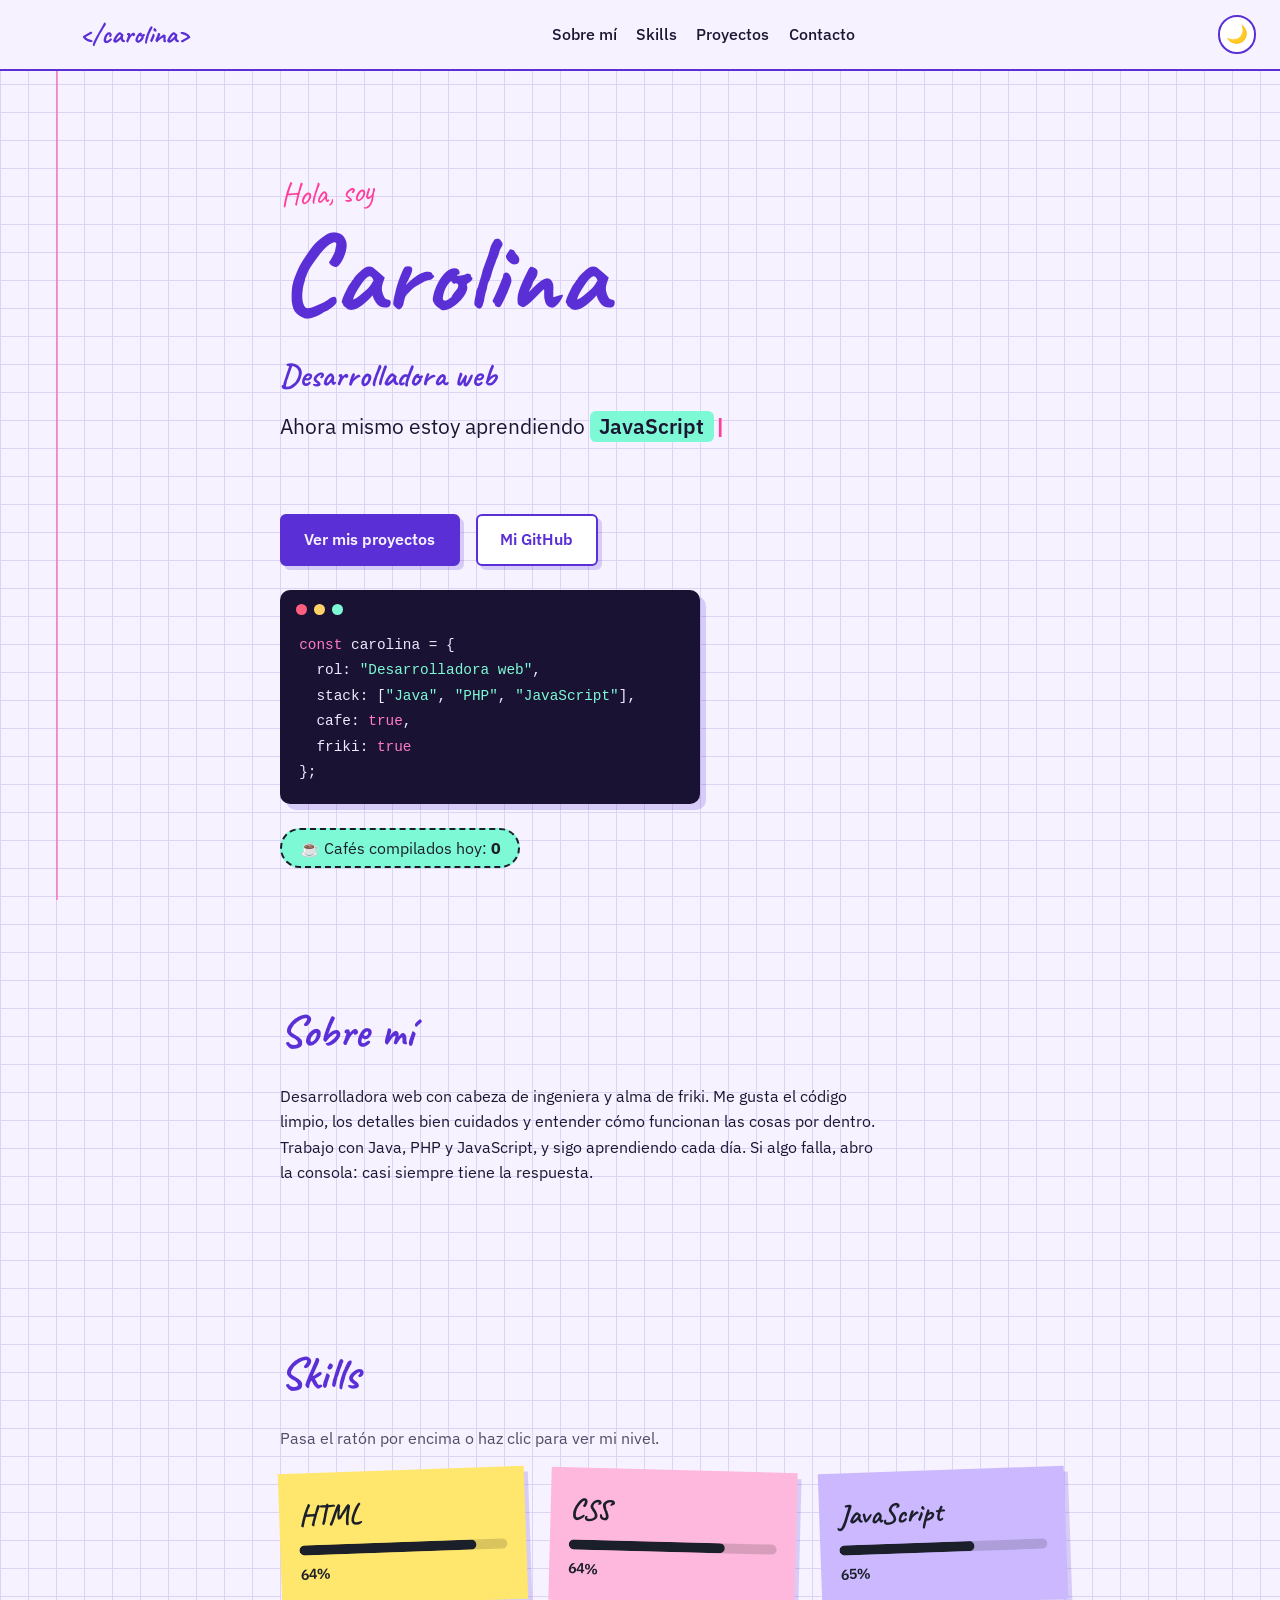
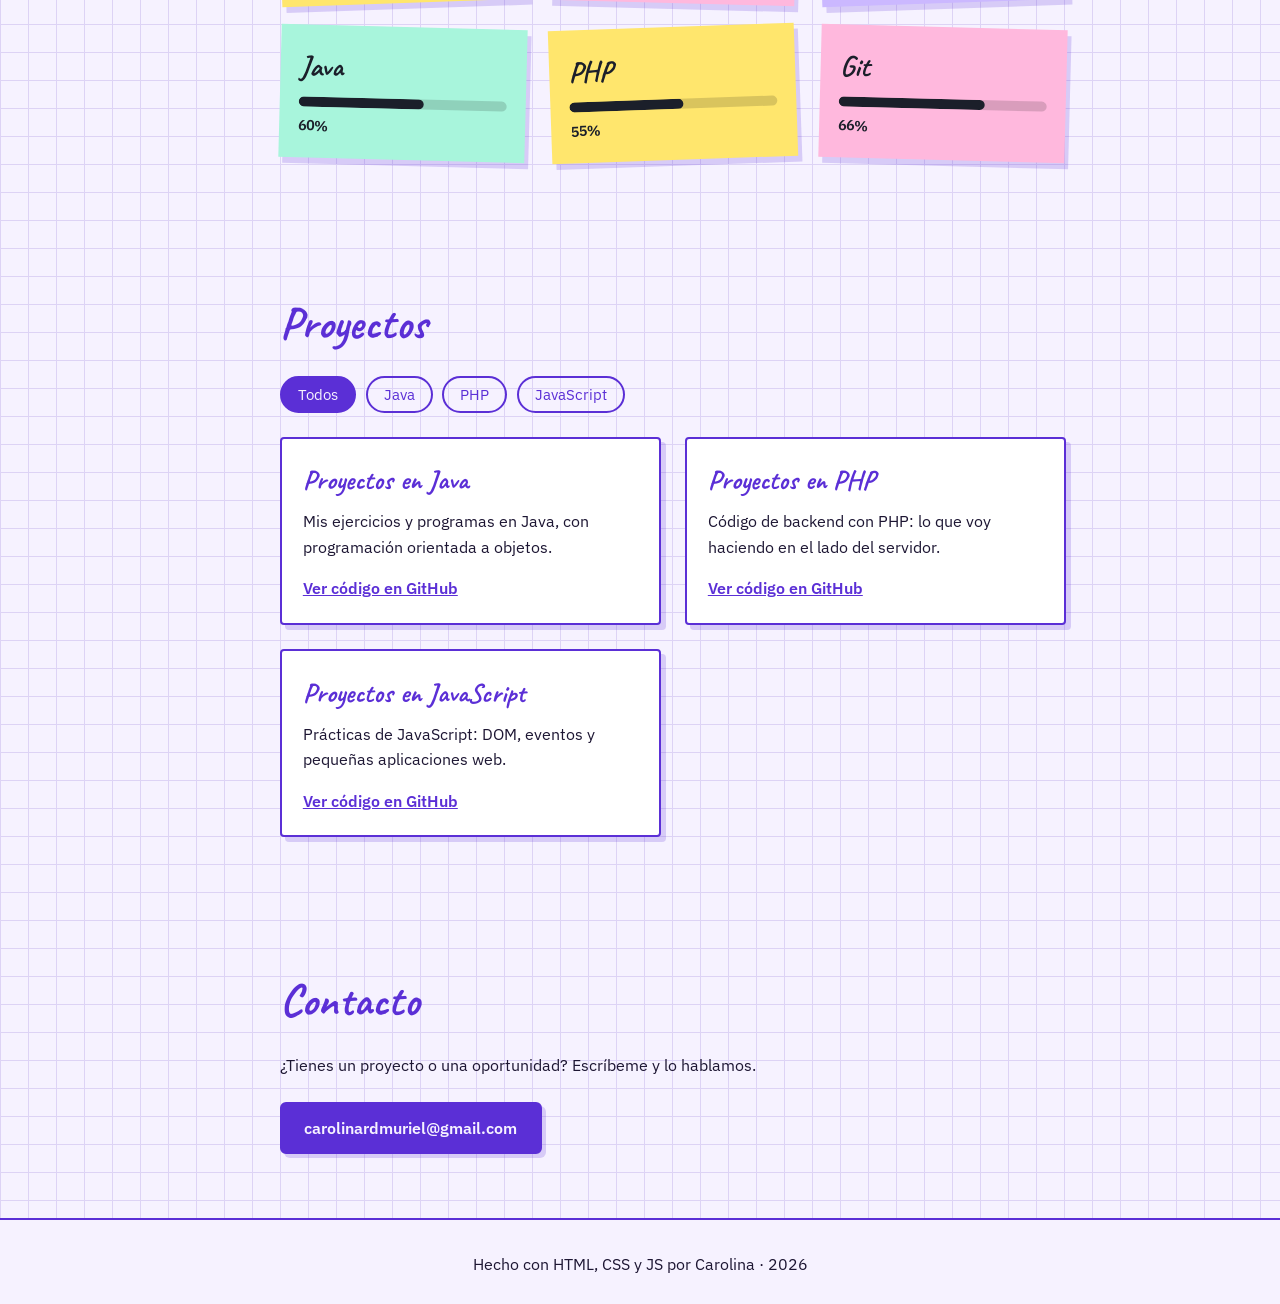
==== Portfolio/index.html @ fc793479 "Un portfolio con un toque diferente" ====
<!DOCTYPE html>
<!-- Esto le dice al navegador "oye, esto es HTML5" (lo vimos el primer día de clase) -->
<html lang="es">
<head>
  <!-- Para que se vean bien las tildes y la ñ, que si no sale todo raro -->
  <meta charset="UTF-8" />
  <!-- Para que se vea bien en el móvil (me lo explicó el profe de Diseño de Interfaces) -->
  <meta name="viewport" content="width=device-width, initial-scale=1" />
  <title>Carolina | Desarrolladora web</title>
  <meta name="description" content="Portfolio de Carolina, desarrolladora web" />

  <!-- Fuentes de Google: Caveat parece letra a mano y Plex Sans es para leer bien -->
  <link rel="preconnect" href="https://fonts.googleapis.com" />
  <link rel="preconnect" href="https://fonts.gstatic.com" crossorigin />
  <link href="https://fonts.googleapis.com/css2?family=Caveat:wght@600;700&family=IBM+Plex+Sans:wght@400;500;600&family=JetBrains+Mono:wght@400;500&display=swap" rel="stylesheet" />

  <!-- Aquí enlazo mi CSS (el archivo está en la misma carpeta) -->
  <link rel="stylesheet" href="style.css" />
</head>
<body>

  <!-- ===== CABECERA / NAVEGACIÓN ===== -->
  <header class="cabecera">
    <a href="#inicio" class="logo">&lt;/carolina&gt;</a>

    <nav aria-label="Navegación principal">
      <!-- Enlaces internos con # que saltan a cada sección, fácil -->
      <a href="#sobre-mi">Sobre mí</a>
      <a href="#skills">Skills</a>
      <a href="#proyectos">Proyectos</a>
      <a href="#contacto">Contacto</a>
    </nav>

    <!-- Botón modo oscuro: el JS le cambia el emoji y el tema -->
    <button id="btn-tema" class="btn-tema" aria-label="Cambiar entre modo claro y oscuro">🌙</button>
  </header>

  <main>

    <!-- ===== HERO: lo primero que ve la gente ===== -->
    <section id="inicio" class="hero">
      <p class="nota-mano">Hola, soy</p>
      <!-- Aquí va el nombre de Carolina, que es la dueña del portfolio -->
      <h1>Carolina</h1>
      <p class="hero-texto">
        <strong class="rol">Desarrolladora web</strong><br />
        Ahora mismo estoy aprendiendo
        <!-- Este span lo rellena el JS con el efecto de escribir a máquina -->
        <span id="escritura" class="resaltado"></span><span class="cursor">|</span>
      </p>

      <div class="hero-botones">
        <a href="#proyectos" class="btn btn-principal">Ver mis proyectos</a>
        <!-- Enlace a mi perfil de GitHub -->
        <a href="https://github.com/Carolina-r-m" class="btn btn-secundario" target="_blank" rel="noopener">Mi GitHub</a>
      </div>

      <!-- Mi perfil escrito como un objeto de JavaScript (el toque friki) -->
      <pre class="codigo" aria-label="Resumen de mi perfil en formato código"><code><span class="k">const</span> carolina = {
  rol: <span class="s">"Desarrolladora web"</span>,
  stack: [<span class="s">"Java"</span>, <span class="s">"PHP"</span>, <span class="s">"JavaScript"</span>],
  cafe: <span class="k">true</span>,
  friki: <span class="k">true</span>
};</code></pre>

      <!-- Contador de cafés: no sirve para nada pero mola y practico eventos -->
      <button id="btn-cafe" class="btn-cafe">☕ Cafés compilados hoy: <strong id="num-cafes">0</strong></button>
    </section>

    <!-- ===== SOBRE MÍ ===== -->
    <section id="sobre-mi" class="seccion">
      <h2>Sobre mí</h2>
      <p class="texto-largo">
        Desarrolladora web con cabeza de ingeniera y alma de friki. Me gusta
        el código limpio, los detalles bien cuidados y entender cómo funcionan
        las cosas por dentro. Trabajo con Java, PHP y JavaScript, y sigo
        aprendiendo cada día. Si algo falla, abro la consola: casi siempre
        tiene la respuesta.
      </p>
    </section>

    <!-- ===== SKILLS ===== -->
    <section id="skills" class="seccion">
      <h2>Skills</h2>
      <p class="pista">Pasa el ratón por encima o haz clic para ver mi nivel.</p>

      <div class="skills-grid">
        <!-- Cada tarjeta lleva data-nivel y el JS lo pinta en la barra -->
        <article class="skill post-it amarillo" data-nivel="85">
          <h3>HTML</h3>
          <div class="barra"><div class="relleno"></div></div>
          <span class="porcentaje">0%</span>
        </article>

        <article class="skill post-it rosa" data-nivel="75">
          <h3>CSS</h3>
          <div class="barra"><div class="relleno"></div></div>
          <span class="porcentaje">0%</span>
        </article>

        <article class="skill post-it azul" data-nivel="65">
          <h3>JavaScript</h3>
          <div class="barra"><div class="relleno"></div></div>
          <span class="porcentaje">0%</span>
        </article>

        <article class="skill post-it verde" data-nivel="60">
          <h3>Java</h3>
          <div class="barra"><div class="relleno"></div></div>
          <span class="porcentaje">0%</span>
        </article>

        <article class="skill post-it amarillo" data-nivel="55">
          <h3>PHP</h3>
          <div class="barra"><div class="relleno"></div></div>
          <span class="porcentaje">0%</span>
        </article>

        <article class="skill post-it rosa" data-nivel="70">
          <h3>Git</h3>
          <div class="barra"><div class="relleno"></div></div>
          <span class="porcentaje">0%</span>
        </article>
      </div>
    </section>

    <!-- ===== PROYECTOS ===== -->
    <section id="proyectos" class="seccion">
      <h2>Proyectos</h2>

      <!-- Botones para filtrar: cada uno tiene un data-filtro que uso en el JS -->
      <div class="filtros" role="group" aria-label="Filtrar proyectos">
        <button class="filtro activo" data-filtro="todos">Todos</button>
        <button class="filtro" data-filtro="java">Java</button>
        <button class="filtro" data-filtro="php">PHP</button>
        <button class="filtro" data-filtro="javascript">JavaScript</button>
      </div>

      <div class="proyectos-grid">
        <!-- Estos son los repositorios reales de Carolina en GitHub -->
        <!-- target="_blank" abre el enlace en otra pestaña y rel="noopener" es por seguridad -->
        <article class="proyecto" data-categoria="java">
          <h3>Proyectos en Java</h3>
          <p>Mis ejercicios y programas en Java, con programación orientada a objetos.</p>
          <a href="https://github.com/Carolina-r-m/Java" class="enlace" target="_blank" rel="noopener">Ver código en GitHub</a>
        </article>

        <article class="proyecto" data-categoria="php">
          <h3>Proyectos en PHP</h3>
          <p>Código de backend con PHP: lo que voy haciendo en el lado del servidor.</p>
          <a href="https://github.com/Carolina-r-m/PHP" class="enlace" target="_blank" rel="noopener">Ver código en GitHub</a>
        </article>

        <article class="proyecto" data-categoria="javascript">
          <h3>Proyectos en JavaScript</h3>
          <p>Prácticas de JavaScript: DOM, eventos y pequeñas aplicaciones web.</p>
          <a href="https://github.com/Carolina-r-m/JavaScript" class="enlace" target="_blank" rel="noopener">Ver código en GitHub</a>
        </article>
      </div>
    </section>

    <!-- ===== CONTACTO ===== -->
    <section id="contacto" class="seccion contacto">
      <h2>Contacto</h2>
      <p class="texto-largo">¿Tienes un proyecto o una oportunidad? Escríbeme y lo hablamos.</p>
      <!-- Mi correo real, para que me escriban -->
      <a href="mailto:carolinardmuriel@gmail.com" class="btn btn-principal">carolinardmuriel@gmail.com</a>
    </section>

  </main>

  <!-- ===== PIE DE PÁGINA ===== -->
  <footer class="pie">
    <!-- El año lo pone el JS para no tener que cambiarlo cada enero -->
    <p>Hecho con HTML, CSS y JS por Carolina · <span id="anio"></span></p>
  </footer>

  <!-- El script va al final para que el HTML ya esté cargado cuando se ejecute -->
  <script src="script.js"></script>
</body>
</html>
---- Portfolio/style.css ----
/* =========================================================
   ESTILOS DE MI PORTFOLIO
   Idea: que parezca un cuaderno de cuadros con post-its,
   como los apuntes que tengo por la mesa
   ========================================================= */

/* --- Variables CSS: así cambio los colores en un solo sitio (¡qué comodidad!) --- */
:root {
  --papel: #f6f2ff;          /* fondo lila muy clarito */
  --cuadros: #ddd3f5;        /* líneas de la cuadrícula */
  --tinta: #5b2fd6;          /* violeta principal */
  --texto: #1d1633;          /* texto normal */
  --margen: #ff3d9a;         /* rosa del margen */
  --subrayador: #7df9d6;     /* menta fosforito */
  --tarjeta: #ffffff;
  --sombra: rgba(91, 47, 214, 0.2);
}

/* --- Modo oscuro: el JS le pone data-tema="oscuro" al <html> y estos valores pisan a los de arriba --- */
[data-tema="oscuro"] {
  --papel: #16112b;
  --cuadros: #251d47;
  --tinta: #b9a2ff;
  --texto: #ece8fa;
  --tarjeta: #21193d;
  --sombra: rgba(0, 0, 0, 0.5);
}

/* --- Reset básico: el profe dice que siempre hay que quitar los márgenes por defecto --- */
* {
  box-sizing: border-box; /* así el padding no me rompe los anchos */
  margin: 0;
  padding: 0;
}

/* Scroll suave al pulsar los enlaces del menú */
html {
  scroll-behavior: smooth;
}

body {
  font-family: "IBM Plex Sans", sans-serif;
  color: var(--texto);
  background-color: var(--papel);
  /* La cuadrícula del cuaderno la hago con dos degradados lineales (truco de internet, lo confieso) */
  background-image:
    linear-gradient(var(--cuadros) 1px, transparent 1px),
    linear-gradient(90deg, var(--cuadros) 1px, transparent 1px);
  background-size: 28px 28px;
  line-height: 1.6;
  transition: background-color 0.3s, color 0.3s;
}

/* Línea roja del margen a la izquierda, como en los cuadernos de verdad */
body::before {
  content: "";
  position: fixed;
  top: 0;
  bottom: 0;
  left: 56px;
  width: 2px;
  background: var(--margen);
  opacity: 0.5;
  pointer-events: none; /* para que no bloquee los clics */
}

/* --- CABECERA --- */
.cabecera {
  position: sticky; /* se queda arriba al hacer scroll */
  top: 0;
  z-index: 10;
  display: flex;
  align-items: center;
  justify-content: space-between;
  gap: 1rem;
  padding: 0.8rem 1.5rem 0.8rem 80px;
  background: var(--papel);
  border-bottom: 2px solid var(--tinta);
}

.logo {
  font-family: "Caveat", cursive;
  font-size: 1.7rem;
  font-weight: 700;
  color: var(--tinta);
  text-decoration: none;
}

.cabecera nav {
  display: flex;
  gap: 1.2rem;
  flex-wrap: wrap;
}

.cabecera nav a {
  color: var(--texto);
  text-decoration: none;
  font-weight: 500;
}

/* Al pasar el ratón sale un subrayado tipo rotulador */
.cabecera nav a:hover {
  background: linear-gradient(transparent 55%, var(--subrayador) 55%);
}

/* Botón del tema: redondo y sencillo */
.btn-tema {
  border: 2px solid var(--tinta);
  background: var(--tarjeta);
  border-radius: 50%;
  width: 2.4rem;
  height: 2.4rem;
  font-size: 1.1rem;
  cursor: pointer;
}

/* --- SECCIONES GENERALES --- */
.seccion,
.hero {
  max-width: 900px;
  margin: 0 auto;
  padding: 4rem 1.5rem 4rem 90px; /* el padding izquierdo grande es para no pisar el margen rojo */
}

h2 {
  font-family: "Caveat", cursive;
  font-size: 2.8rem;
  color: var(--tinta);
  margin-bottom: 1rem;
}

.texto-largo {
  max-width: 60ch; /* líneas cortitas para que se lea mejor */
  margin-bottom: 1.5rem;
}

.pista {
  margin-bottom: 1.2rem;
  opacity: 0.75;
}

/* --- HERO --- */
.hero {
  padding-top: 6rem;
}

.nota-mano {
  font-family: "Caveat", cursive;
  font-size: 2rem;
  color: var(--margen);
  transform: rotate(-3deg); /* torcidito, como escrito a mano */
  display: inline-block;
}

h1 {
  font-family: "Caveat", cursive;
  font-size: clamp(3.5rem, 12vw, 7rem); /* clamp: crece con la pantalla pero con límites */
  line-height: 1;
  color: var(--tinta);
  margin-bottom: 1rem;
}

.hero-texto {
  font-size: 1.3rem;
  line-height: 1.9; /* más interlineado para que el resaltado no se pise entre líneas */
  max-width: 40ch;
  min-height: 8.5rem; /* reservo altura para que la página no salte al escribir */
}

/* El rol en grande y en violeta, para que se lea lo primero */
.rol {
  font-family: "Caveat", cursive;
  font-size: 2rem;
  color: var(--tinta);
}

/* El texto que se escribe sale como si lo hubiera marcado con fosforito */
.resaltado {
  background: var(--subrayador);
  color: #1d1633; /* siempre oscuro porque la menta es clara */
  font-weight: 600;
  padding: 0.1em 0.45em;
  border-radius: 6px;
  /* clone hace que si salta de línea, cada trozo conserve sus bordes y padding */
  -webkit-box-decoration-break: clone;
  box-decoration-break: clone;
}

/* Si todavía no ha escrito nada, escondo la etiqueta vacía para que no se vea una manchita */
.resaltado:empty {
  display: none;
}

/* Cursor parpadeante con @keyframes (animación, ¡mola!) */
.cursor {
  color: var(--margen);
  font-weight: 700;
  margin-left: 2px;
  animation: parpadeo 0.9s steps(1) infinite;
}
@keyframes parpadeo {
  50% { opacity: 0; }
}

.hero-botones {
  display: flex;
  gap: 1rem;
  flex-wrap: wrap;
  margin: 2rem 0 1.5rem;
}

/* --- BOTONES --- */
.btn {
  display: inline-block;
  padding: 0.7rem 1.4rem;
  border: 2px solid var(--tinta);
  border-radius: 6px;
  font-weight: 600;
  text-decoration: none;
  transition: transform 0.15s, box-shadow 0.15s;
}

.btn-principal {
  background: var(--tinta);
  color: var(--papel);
  box-shadow: 4px 4px 0 var(--sombra);
}

.btn-secundario {
  background: var(--tarjeta);
  color: var(--tinta);
  box-shadow: 4px 4px 0 var(--sombra);
}

/* Al pasar el ratón el botón "se hunde" (efecto de que lo pulsas) */
.btn:hover {
  transform: translate(3px, 3px);
  box-shadow: 1px 1px 0 var(--sombra);
}

.btn-cafe {
  font-family: inherit;
  font-size: 1rem;
  background: var(--subrayador);
  color: #1b1f2a;
  border: 2px dashed #1b1f2a;
  border-radius: 999px;
  padding: 0.5rem 1.1rem;
  cursor: pointer;
}

/* Clase que añado y quito desde JS para que el botón "salte" */
.btn-cafe.salto {
  animation: salto 0.35s ease;
}
@keyframes salto {
  40% { transform: scale(1.12) rotate(-2deg); }
}

/* --- Ventana de código del hero: el toque friki, pero limpio --- */
.codigo {
  position: relative;
  max-width: 420px;
  margin: 0 0 1.5rem;
  padding: 2.6rem 1.2rem 1.2rem;
  background: #1a1233;
  color: #efeaff;
  border-radius: 10px;
  font-family: "JetBrains Mono", monospace;
  font-size: 0.9rem;
  line-height: 1.7;
  overflow-x: auto; /* si no cabe, scroll dentro de la caja */
  box-shadow: 6px 6px 0 var(--sombra);
}

/* Los tres puntitos de una ventana, hechos con una sola caja y box-shadow (truco) */
.codigo::before {
  content: "";
  position: absolute;
  top: 14px;
  left: 16px;
  width: 11px;
  height: 11px;
  border-radius: 50%;
  background: #ff5f7e;
  box-shadow: 18px 0 0 #ffd166, 36px 0 0 #7df9d6;
}

.codigo .k { color: #ff7ac6; } /* palabras reservadas */
.codigo .s { color: #7df9d6; } /* strings */

/* --- SKILLS (post-its) --- */
.skills-grid {
  display: grid;
  /* auto-fit + minmax = columnas responsive sin media queries (¡Grid es lo mejor!) */
  grid-template-columns: repeat(auto-fit, minmax(190px, 1fr));
  gap: 1.5rem;
}

.post-it {
  padding: 1.2rem;
  color: #1b1f2a;
  box-shadow: 4px 6px 0 var(--sombra);
  cursor: pointer;
  transition: transform 0.2s;
}

/* Colores de cada post-it */
.amarillo { background: #ffe66d; }
.rosa     { background: #ffb8dd; }
.azul     { background: #cbb8ff; }
.verde    { background: #a8f5dc; }

/* Cada post-it un poquito torcido: nth-child(odd/even) alterna los giros */
.post-it:nth-child(odd)  { transform: rotate(-2deg); }
.post-it:nth-child(even) { transform: rotate(1.5deg); }
.post-it:hover           { transform: rotate(0) scale(1.05); }

.post-it h3 {
  font-family: "Caveat", cursive;
  font-size: 1.8rem;
}

.barra {
  height: 10px;
  background: rgba(0, 0, 0, 0.15);
  border-radius: 99px;
  overflow: hidden;
  margin: 0.4rem 0;
}

.relleno {
  height: 100%;
  width: 0; /* empieza vacía y el JS la llena */
  background: #1b1f2a;
  border-radius: 99px;
  transition: width 1s ease;
}

.porcentaje {
  font-weight: 600;
  font-size: 0.9rem;
}

/* --- PROYECTOS --- */
.filtros {
  display: flex;
  gap: 0.6rem;
  flex-wrap: wrap;
  margin-bottom: 1.5rem;
}

.filtro {
  font-family: inherit;
  font-size: 0.95rem;
  padding: 0.4rem 1rem;
  border: 2px solid var(--tinta);
  background: transparent;
  color: var(--tinta);
  border-radius: 99px;
  cursor: pointer;
}

/* El filtro que está seleccionado se rellena */
.filtro.activo {
  background: var(--tinta);
  color: var(--papel);
}

.proyectos-grid {
  display: grid;
  grid-template-columns: repeat(auto-fit, minmax(260px, 1fr));
  gap: 1.5rem;
}

.proyecto {
  background: var(--tarjeta);
  border: 2px solid var(--tinta);
  border-radius: 4px;
  padding: 1.3rem;
  box-shadow: 5px 5px 0 var(--sombra);
}

.proyecto h3 {
  font-family: "Caveat", cursive;
  font-size: 1.7rem;
  color: var(--tinta);
}

.proyecto p {
  margin: 0.4rem 0 1rem;
}

.enlace {
  color: var(--tinta);
  font-weight: 600;
}

/* Clase que uso desde JS para esconder proyectos al filtrar */
.oculto {
  display: none;
}

/* --- PIE --- */
.pie {
  text-align: center;
  padding: 2rem 1rem;
  border-top: 2px solid var(--tinta);
  background: var(--papel);
}

/* Accesibilidad: foco visible para quien navega con teclado (lo pedían en la práctica de DIW) */
a:focus-visible,
button:focus-visible {
  outline: 3px solid var(--margen);
  outline-offset: 3px;
}

/* Si el usuario tiene activado "reducir movimiento", quito las animaciones */
@media (prefers-reduced-motion: reduce) {
  * {
    animation: none !important;
    transition: none !important;
    scroll-behavior: auto !important;
  }
}

/* --- MEDIA QUERY para móviles (mobile first sería lo ideal, pero bueno) --- */
@media (max-width: 640px) {
  .cabecera {
    padding-left: 1rem;
    flex-wrap: wrap;
  }
  /* En móvil la línea roja se mueve para no comer espacio */
  body::before { left: 20px; }
  .seccion,
  .hero {
    padding-left: 40px;
    padding-right: 1rem;
  }
}
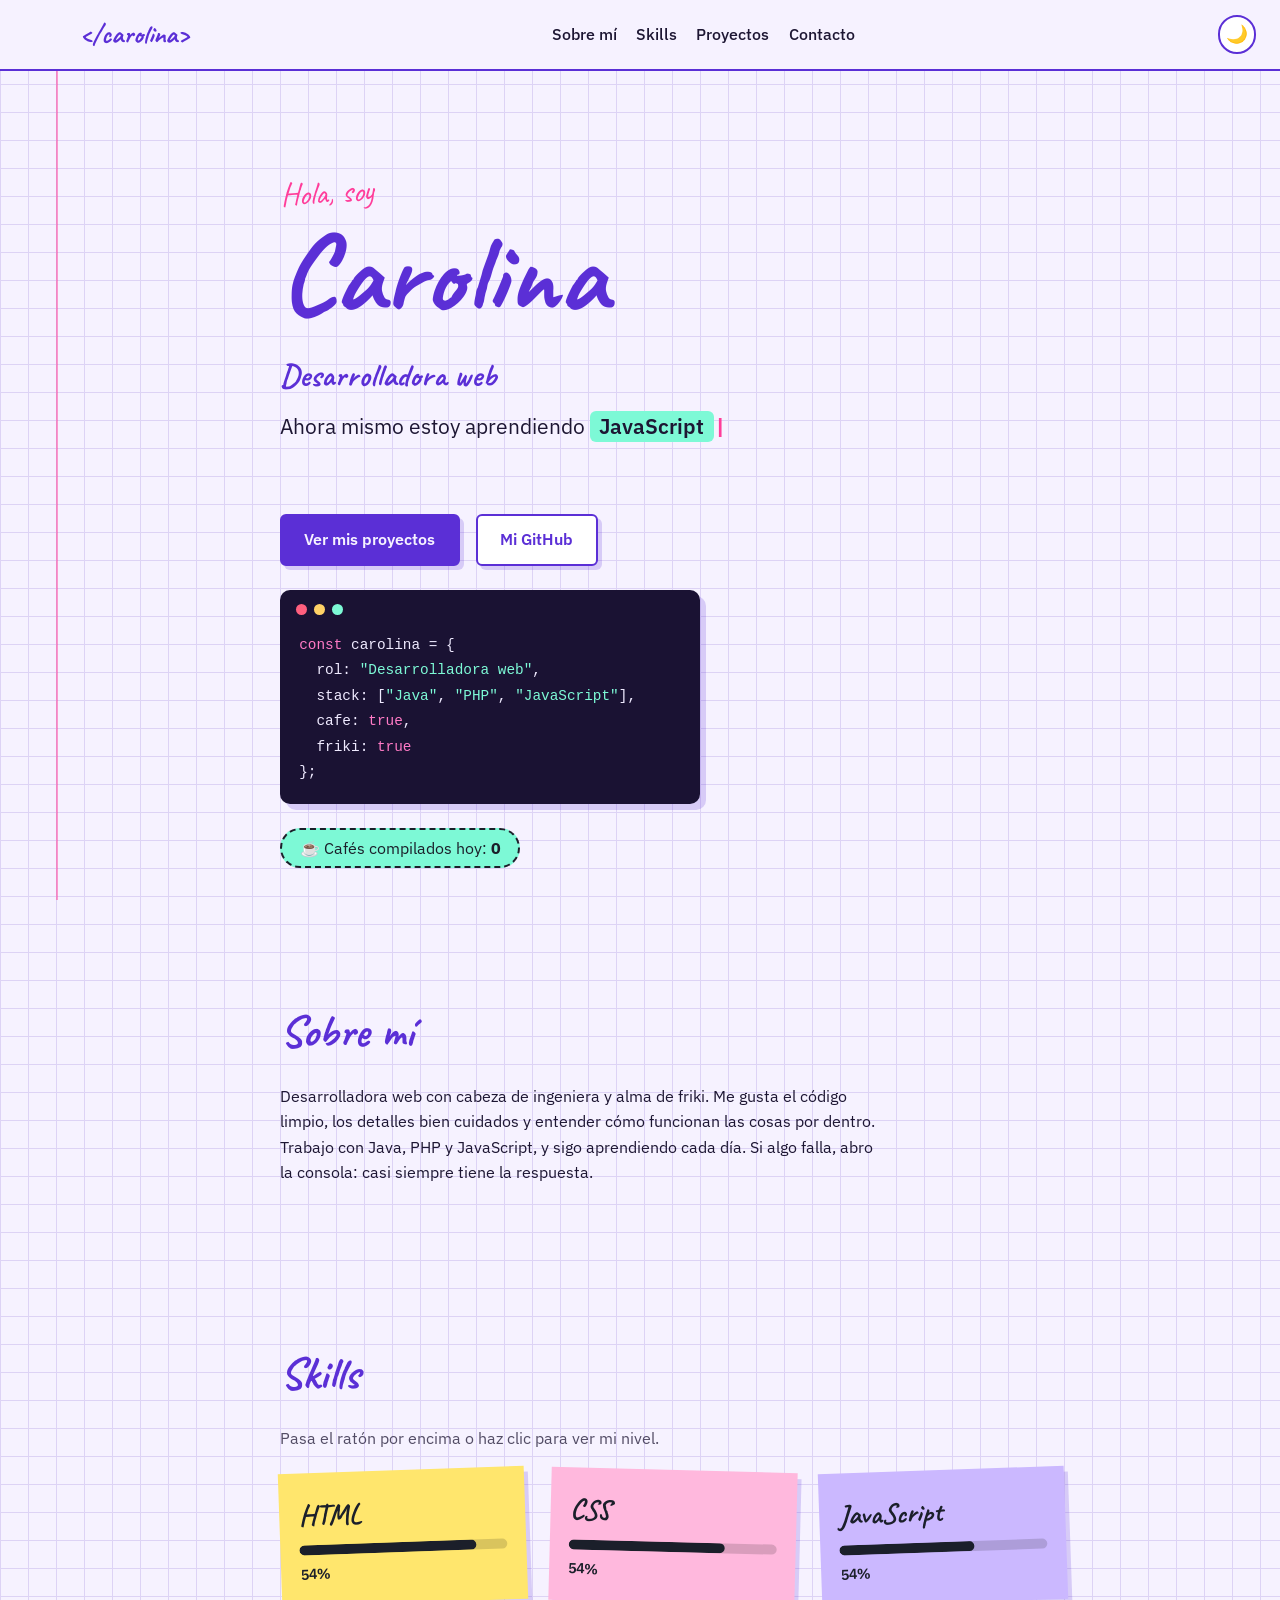
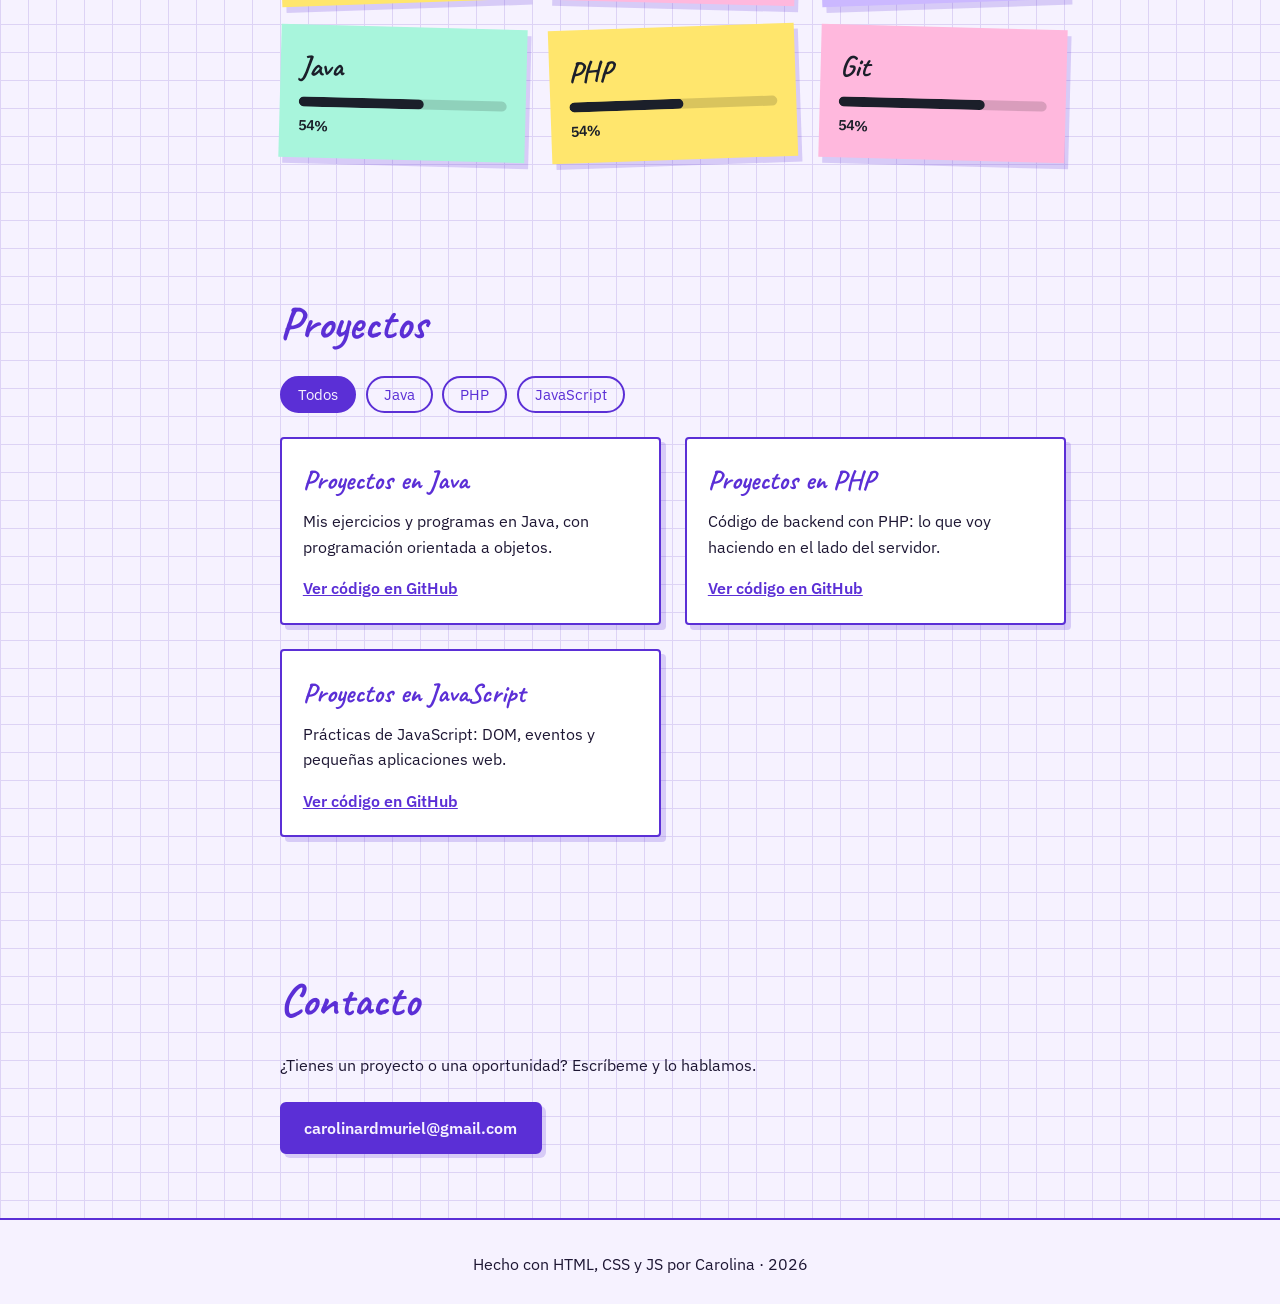
==== commit 01a4470e: "Add files via upload" ====
--- a/Portfolio/index.html
+++ b/Portfolio/index.html
@@ -1,51 +1,51 @@
 <!DOCTYPE html>
-<!-- Esto le dice al navegador "oye, esto es HTML5" (lo vimos el primer día de clase) -->
+<!-- Indicamos que estamos usando HTML5 -->
 <html lang="es">
 <head>
-  <!-- Para que se vean bien las tildes y la ñ, que si no sale todo raro -->
+  <!-- Para que se vean bien las tildes y la ñ -->
   <meta charset="UTF-8" />
-  <!-- Para que se vea bien en el móvil (me lo explicó el profe de Diseño de Interfaces) -->
+  <!-- Esto ayuda a que la página se adapte al móvil -->
   <meta name="viewport" content="width=device-width, initial-scale=1" />
   <title>Carolina | Desarrolladora web</title>
   <meta name="description" content="Portfolio de Carolina, desarrolladora web" />
 
-  <!-- Fuentes de Google: Caveat parece letra a mano y Plex Sans es para leer bien -->
+  <!-- Fuentes que uso para darle un estilo más personal al portfolio -->
   <link rel="preconnect" href="https://fonts.googleapis.com" />
   <link rel="preconnect" href="https://fonts.gstatic.com" crossorigin />
   <link href="https://fonts.googleapis.com/css2?family=Caveat:wght@600;700&family=IBM+Plex+Sans:wght@400;500;600&family=JetBrains+Mono:wght@400;500&display=swap" rel="stylesheet" />
 
-  <!-- Aquí enlazo mi CSS (el archivo está en la misma carpeta) -->
+  <!-- Enlazo el archivo CSS de la página -->
   <link rel="stylesheet" href="style.css" />
 </head>
 <body>
 
-  <!-- ===== CABECERA / NAVEGACIÓN ===== -->
+  <!-- Cabecera y menú de navegación -->
   <header class="cabecera">
     <a href="#inicio" class="logo">&lt;/carolina&gt;</a>
 
     <nav aria-label="Navegación principal">
-      <!-- Enlaces internos con # que saltan a cada sección, fácil -->
+      <!-- Estos enlaces llevan a las distintas secciones de la página -->
       <a href="#sobre-mi">Sobre mí</a>
       <a href="#skills">Skills</a>
       <a href="#proyectos">Proyectos</a>
       <a href="#contacto">Contacto</a>
     </nav>
 
-    <!-- Botón modo oscuro: el JS le cambia el emoji y el tema -->
+    <!-- Botón para cambiar entre el modo claro y el oscuro -->
     <button id="btn-tema" class="btn-tema" aria-label="Cambiar entre modo claro y oscuro">🌙</button>
   </header>
 
   <main>
 
-    <!-- ===== HERO: lo primero que ve la gente ===== -->
+    <!-- Primera parte de la página -->
     <section id="inicio" class="hero">
       <p class="nota-mano">Hola, soy</p>
-      <!-- Aquí va el nombre de Carolina, que es la dueña del portfolio -->
+      <!-- Mi nombre aparece como título principal -->
       <h1>Carolina</h1>
       <p class="hero-texto">
         <strong class="rol">Desarrolladora web</strong><br />
         Ahora mismo estoy aprendiendo
-        <!-- Este span lo rellena el JS con el efecto de escribir a máquina -->
+        <!-- JavaScript escribe aquí las frases del efecto de máquina -->
         <span id="escritura" class="resaltado"></span><span class="cursor">|</span>
       </p>
 
@@ -55,7 +55,7 @@
         <a href="https://github.com/Carolina-r-m" class="btn btn-secundario" target="_blank" rel="noopener">Mi GitHub</a>
       </div>
 
-      <!-- Mi perfil escrito como un objeto de JavaScript (el toque friki) -->
+      <!-- Un pequeño resumen de mi perfil con formato de código -->
       <pre class="codigo" aria-label="Resumen de mi perfil en formato código"><code><span class="k">const</span> carolina = {
   rol: <span class="s">"Desarrolladora web"</span>,
   stack: [<span class="s">"Java"</span>, <span class="s">"PHP"</span>, <span class="s">"JavaScript"</span>],
@@ -63,11 +63,11 @@
   friki: <span class="k">true</span>
 };</code></pre>
 
-      <!-- Contador de cafés: no sirve para nada pero mola y practico eventos -->
+      <!-- Contador de cafés para practicar eventos con JavaScript -->
       <button id="btn-cafe" class="btn-cafe">☕ Cafés compilados hoy: <strong id="num-cafes">0</strong></button>
     </section>
 
-    <!-- ===== SOBRE MÍ ===== -->
+    <!-- Sección sobre mí -->
     <section id="sobre-mi" class="seccion">
       <h2>Sobre mí</h2>
       <p class="texto-largo">
@@ -79,13 +79,13 @@
       </p>
     </section>
 
-    <!-- ===== SKILLS ===== -->
+    <!-- Sección de habilidades -->
     <section id="skills" class="seccion">
       <h2>Skills</h2>
       <p class="pista">Pasa el ratón por encima o haz clic para ver mi nivel.</p>
 
       <div class="skills-grid">
-        <!-- Cada tarjeta lleva data-nivel y el JS lo pinta en la barra -->
+        <!-- El atributo data-nivel indica el porcentaje de cada habilidad -->
         <article class="skill post-it amarillo" data-nivel="85">
           <h3>HTML</h3>
           <div class="barra"><div class="relleno"></div></div>
@@ -124,11 +124,11 @@
       </div>
     </section>
 
-    <!-- ===== PROYECTOS ===== -->
+    <!-- Sección de proyectos -->
     <section id="proyectos" class="seccion">
       <h2>Proyectos</h2>
 
-      <!-- Botones para filtrar: cada uno tiene un data-filtro que uso en el JS -->
+      <!-- Botones para filtrar los proyectos por lenguaje -->
       <div class="filtros" role="group" aria-label="Filtrar proyectos">
         <button class="filtro activo" data-filtro="todos">Todos</button>
         <button class="filtro" data-filtro="java">Java</button>
@@ -137,8 +137,8 @@
       </div>
 
       <div class="proyectos-grid">
-        <!-- Estos son los repositorios reales de Carolina en GitHub -->
-        <!-- target="_blank" abre el enlace en otra pestaña y rel="noopener" es por seguridad -->
+        <!-- Enlaces a mis repositorios de GitHub -->
+        <!-- Abro los enlaces en otra pestaña y uso noopener por seguridad -->
         <article class="proyecto" data-categoria="java">
           <h3>Proyectos en Java</h3>
           <p>Mis ejercicios y programas en Java, con programación orientada a objetos.</p>
@@ -159,23 +159,23 @@
       </div>
     </section>
 
-    <!-- ===== CONTACTO ===== -->
+    <!-- Sección de contacto -->
     <section id="contacto" class="seccion contacto">
       <h2>Contacto</h2>
       <p class="texto-largo">¿Tienes un proyecto o una oportunidad? Escríbeme y lo hablamos.</p>
-      <!-- Mi correo real, para que me escriban -->
+      <!-- Enlace para contactar conmigo por correo -->
       <a href="mailto:carolinardmuriel@gmail.com" class="btn btn-principal">carolinardmuriel@gmail.com</a>
     </section>
 
   </main>
 
-  <!-- ===== PIE DE PÁGINA ===== -->
+  <!-- Pie de página -->
   <footer class="pie">
-    <!-- El año lo pone el JS para no tener que cambiarlo cada enero -->
+    <!-- JavaScript añade el año actual automáticamente -->
     <p>Hecho con HTML, CSS y JS por Carolina · <span id="anio"></span></p>
   </footer>
 
-  <!-- El script va al final para que el HTML ya esté cargado cuando se ejecute -->
+  <!-- Cargo JavaScript al final para que el HTML ya esté preparado -->
   <script src="script.js"></script>
 </body>
 </html>
--- a/Portfolio/style.css
+++ b/Portfolio/style.css
@@ -1,12 +1,11 @@
 /* =========================================================
-   ESTILOS DE MI PORTFOLIO
-   Idea: que parezca un cuaderno de cuadros con post-its,
-   como los apuntes que tengo por la mesa
-   ========================================================= */
-
-/* --- Variables CSS: así cambio los colores en un solo sitio (¡qué comodidad!) --- */
+  Estilos de mi portfolio
+  He intentado que parezca un cuaderno con post-its
+  ========================================================= */
+
+/* --- Variables CSS para tener los colores organizados --- */
 :root {
-  --papel: #f6f2ff;          /* fondo lila muy clarito */
+  --papel: #f6f2ff;          /* fondo lila claro */
   --cuadros: #ddd3f5;        /* líneas de la cuadrícula */
   --tinta: #5b2fd6;          /* violeta principal */
   --texto: #1d1633;          /* texto normal */
@@ -16,7 +15,7 @@
   --sombra: rgba(91, 47, 214, 0.2);
 }
 
-/* --- Modo oscuro: el JS le pone data-tema="oscuro" al <html> y estos valores pisan a los de arriba --- */
+/* --- Colores del modo oscuro --- */
 [data-tema="oscuro"] {
   --papel: #16112b;
   --cuadros: #251d47;
@@ -26,14 +25,14 @@
   --sombra: rgba(0, 0, 0, 0.5);
 }
 
-/* --- Reset básico: el profe dice que siempre hay que quitar los márgenes por defecto --- */
+/* --- Reset básico para empezar con los mismos estilos --- */
 * {
-  box-sizing: border-box; /* así el padding no me rompe los anchos */
+  box-sizing: border-box; /* el padding se incluye en el tamaño */
   margin: 0;
   padding: 0;
 }
 
-/* Scroll suave al pulsar los enlaces del menú */
+/* Desplazamiento suave entre las secciones */
 html {
   scroll-behavior: smooth;
 }
@@ -42,7 +41,7 @@
   font-family: "IBM Plex Sans", sans-serif;
   color: var(--texto);
   background-color: var(--papel);
-  /* La cuadrícula del cuaderno la hago con dos degradados lineales (truco de internet, lo confieso) */
+  /* Creo la cuadrícula del fondo con dos degradados */
   background-image:
     linear-gradient(var(--cuadros) 1px, transparent 1px),
     linear-gradient(90deg, var(--cuadros) 1px, transparent 1px);
@@ -51,7 +50,7 @@
   transition: background-color 0.3s, color 0.3s;
 }
 
-/* Línea roja del margen a la izquierda, como en los cuadernos de verdad */
+/* Línea del margen del cuaderno */
 body::before {
   content: "";
   position: fixed;
@@ -61,12 +60,12 @@
   width: 2px;
   background: var(--margen);
   opacity: 0.5;
-  pointer-events: none; /* para que no bloquee los clics */
-}
-
-/* --- CABECERA --- */
+  pointer-events: none; /* no debe bloquear los clics */
+}
+
+/* --- Cabecera --- */
 .cabecera {
-  position: sticky; /* se queda arriba al hacer scroll */
+  position: sticky; /* se mantiene arriba al hacer scroll */
   top: 0;
   z-index: 10;
   display: flex;
@@ -98,12 +97,12 @@
   font-weight: 500;
 }
 
-/* Al pasar el ratón sale un subrayado tipo rotulador */
+/* Subrayado de los enlaces al pasar el ratón */
 .cabecera nav a:hover {
   background: linear-gradient(transparent 55%, var(--subrayador) 55%);
 }
 
-/* Botón del tema: redondo y sencillo */
+/* Botón para cambiar el tema */
 .btn-tema {
   border: 2px solid var(--tinta);
   background: var(--tarjeta);
@@ -114,12 +113,12 @@
   cursor: pointer;
 }
 
-/* --- SECCIONES GENERALES --- */
+/* --- Secciones generales --- */
 .seccion,
 .hero {
   max-width: 900px;
   margin: 0 auto;
-  padding: 4rem 1.5rem 4rem 90px; /* el padding izquierdo grande es para no pisar el margen rojo */
+  padding: 4rem 1.5rem 4rem 90px; /* dejo espacio para la línea del margen */
 }
 
 h2 {
@@ -130,7 +129,7 @@
 }
 
 .texto-largo {
-  max-width: 60ch; /* líneas cortitas para que se lea mejor */
+  max-width: 60ch; /* para que los párrafos sean fáciles de leer */
   margin-bottom: 1.5rem;
 }
 
@@ -139,7 +138,7 @@
   opacity: 0.75;
 }
 
-/* --- HERO --- */
+/* --- Primera sección --- */
 .hero {
   padding-top: 6rem;
 }
@@ -148,13 +147,13 @@
   font-family: "Caveat", cursive;
   font-size: 2rem;
   color: var(--margen);
-  transform: rotate(-3deg); /* torcidito, como escrito a mano */
+  transform: rotate(-3deg); /* efecto de texto escrito a mano */
   display: inline-block;
 }
 
 h1 {
   font-family: "Caveat", cursive;
-  font-size: clamp(3.5rem, 12vw, 7rem); /* clamp: crece con la pantalla pero con límites */
+  font-size: clamp(3.5rem, 12vw, 7rem); /* tamaño adaptable a la pantalla */
   line-height: 1;
   color: var(--tinta);
   margin-bottom: 1rem;
@@ -162,36 +161,36 @@
 
 .hero-texto {
   font-size: 1.3rem;
-  line-height: 1.9; /* más interlineado para que el resaltado no se pise entre líneas */
+  line-height: 1.9; /* dejo espacio entre las líneas */
   max-width: 40ch;
-  min-height: 8.5rem; /* reservo altura para que la página no salte al escribir */
-}
-
-/* El rol en grande y en violeta, para que se lea lo primero */
+  min-height: 8.5rem; /* evito que la página salte al escribir */
+}
+
+/* Estilo del texto que indica mi rol */
 .rol {
   font-family: "Caveat", cursive;
   font-size: 2rem;
   color: var(--tinta);
 }
 
-/* El texto que se escribe sale como si lo hubiera marcado con fosforito */
+/* Resalto el texto que se escribe */
 .resaltado {
   background: var(--subrayador);
-  color: #1d1633; /* siempre oscuro porque la menta es clara */
+  color: #1d1633; /* se lee mejor sobre el fondo claro */
   font-weight: 600;
   padding: 0.1em 0.45em;
   border-radius: 6px;
-  /* clone hace que si salta de línea, cada trozo conserve sus bordes y padding */
+  /* Mantengo el fondo correctamente aunque el texto salte de línea */
   -webkit-box-decoration-break: clone;
   box-decoration-break: clone;
 }
 
-/* Si todavía no ha escrito nada, escondo la etiqueta vacía para que no se vea una manchita */
+/* Oculto el espacio del texto mientras todavía está vacío */
 .resaltado:empty {
   display: none;
 }
 
-/* Cursor parpadeante con @keyframes (animación, ¡mola!) */
+/* Cursor parpadeante */
 .cursor {
   color: var(--margen);
   font-weight: 700;
@@ -209,7 +208,7 @@
   margin: 2rem 0 1.5rem;
 }
 
-/* --- BOTONES --- */
+/* --- Botones --- */
 .btn {
   display: inline-block;
   padding: 0.7rem 1.4rem;
@@ -232,7 +231,7 @@
   box-shadow: 4px 4px 0 var(--sombra);
 }
 
-/* Al pasar el ratón el botón "se hunde" (efecto de que lo pulsas) */
+/* Efecto de los botones al pasar el ratón */
 .btn:hover {
   transform: translate(3px, 3px);
   box-shadow: 1px 1px 0 var(--sombra);
@@ -249,7 +248,7 @@
   cursor: pointer;
 }
 
-/* Clase que añado y quito desde JS para que el botón "salte" */
+/* Animación que uso en el contador de cafés */
 .btn-cafe.salto {
   animation: salto 0.35s ease;
 }
@@ -257,7 +256,7 @@
   40% { transform: scale(1.12) rotate(-2deg); }
 }
 
-/* --- Ventana de código del hero: el toque friki, pero limpio --- */
+/* --- Ventana de código de la primera sección --- */
 .codigo {
   position: relative;
   max-width: 420px;
@@ -269,11 +268,11 @@
   font-family: "JetBrains Mono", monospace;
   font-size: 0.9rem;
   line-height: 1.7;
-  overflow-x: auto; /* si no cabe, scroll dentro de la caja */
+  overflow-x: auto; /* permite desplazarse si el código no cabe */
   box-shadow: 6px 6px 0 var(--sombra);
 }
 
-/* Los tres puntitos de una ventana, hechos con una sola caja y box-shadow (truco) */
+/* Los tres puntos de la ventana de código */
 .codigo::before {
   content: "";
   position: absolute;
@@ -287,12 +286,12 @@
 }
 
 .codigo .k { color: #ff7ac6; } /* palabras reservadas */
-.codigo .s { color: #7df9d6; } /* strings */
-
-/* --- SKILLS (post-its) --- */
+.codigo .s { color: #7df9d6; } /* textos */
+
+/* --- Habilidades en forma de post-its --- */
 .skills-grid {
   display: grid;
-  /* auto-fit + minmax = columnas responsive sin media queries (¡Grid es lo mejor!) */
+  /* Las columnas se adaptan al tamaño disponible */
   grid-template-columns: repeat(auto-fit, minmax(190px, 1fr));
   gap: 1.5rem;
 }
@@ -305,13 +304,13 @@
   transition: transform 0.2s;
 }
 
-/* Colores de cada post-it */
+/* Colores de los post-its */
 .amarillo { background: #ffe66d; }
 .rosa     { background: #ffb8dd; }
 .azul     { background: #cbb8ff; }
 .verde    { background: #a8f5dc; }
 
-/* Cada post-it un poquito torcido: nth-child(odd/even) alterna los giros */
+/* Alterno la inclinación de los post-its */
 .post-it:nth-child(odd)  { transform: rotate(-2deg); }
 .post-it:nth-child(even) { transform: rotate(1.5deg); }
 .post-it:hover           { transform: rotate(0) scale(1.05); }
@@ -331,7 +330,7 @@
 
 .relleno {
   height: 100%;
-  width: 0; /* empieza vacía y el JS la llena */
+  width: 0; /* la barra empieza vacía */
   background: #1b1f2a;
   border-radius: 99px;
   transition: width 1s ease;
@@ -342,7 +341,7 @@
   font-size: 0.9rem;
 }
 
-/* --- PROYECTOS --- */
+/* --- Proyectos --- */
 .filtros {
   display: flex;
   gap: 0.6rem;
@@ -361,7 +360,7 @@
   cursor: pointer;
 }
 
-/* El filtro que está seleccionado se rellena */
+/* Estilo del filtro seleccionado */
 .filtro.activo {
   background: var(--tinta);
   color: var(--papel);
@@ -396,12 +395,12 @@
   font-weight: 600;
 }
 
-/* Clase que uso desde JS para esconder proyectos al filtrar */
+/* Clase que JavaScript usa para ocultar proyectos */
 .oculto {
   display: none;
 }
 
-/* --- PIE --- */
+/* --- Pie de página --- */
 .pie {
   text-align: center;
   padding: 2rem 1rem;
@@ -409,14 +408,14 @@
   background: var(--papel);
 }
 
-/* Accesibilidad: foco visible para quien navega con teclado (lo pedían en la práctica de DIW) */
+/* Foco visible para poder navegar con el teclado */
 a:focus-visible,
 button:focus-visible {
   outline: 3px solid var(--margen);
   outline-offset: 3px;
 }
 
-/* Si el usuario tiene activado "reducir movimiento", quito las animaciones */
+/* Respeto la preferencia de reducir el movimiento */
 @media (prefers-reduced-motion: reduce) {
   * {
     animation: none !important;
@@ -425,13 +424,13 @@
   }
 }
 
-/* --- MEDIA QUERY para móviles (mobile first sería lo ideal, pero bueno) --- */
+/* --- Ajustes para pantallas pequeñas --- */
 @media (max-width: 640px) {
   .cabecera {
     padding-left: 1rem;
     flex-wrap: wrap;
   }
-  /* En móvil la línea roja se mueve para no comer espacio */
+  /* En móvil acerco la línea al borde */
   body::before { left: 20px; }
   .seccion,
   .hero {
